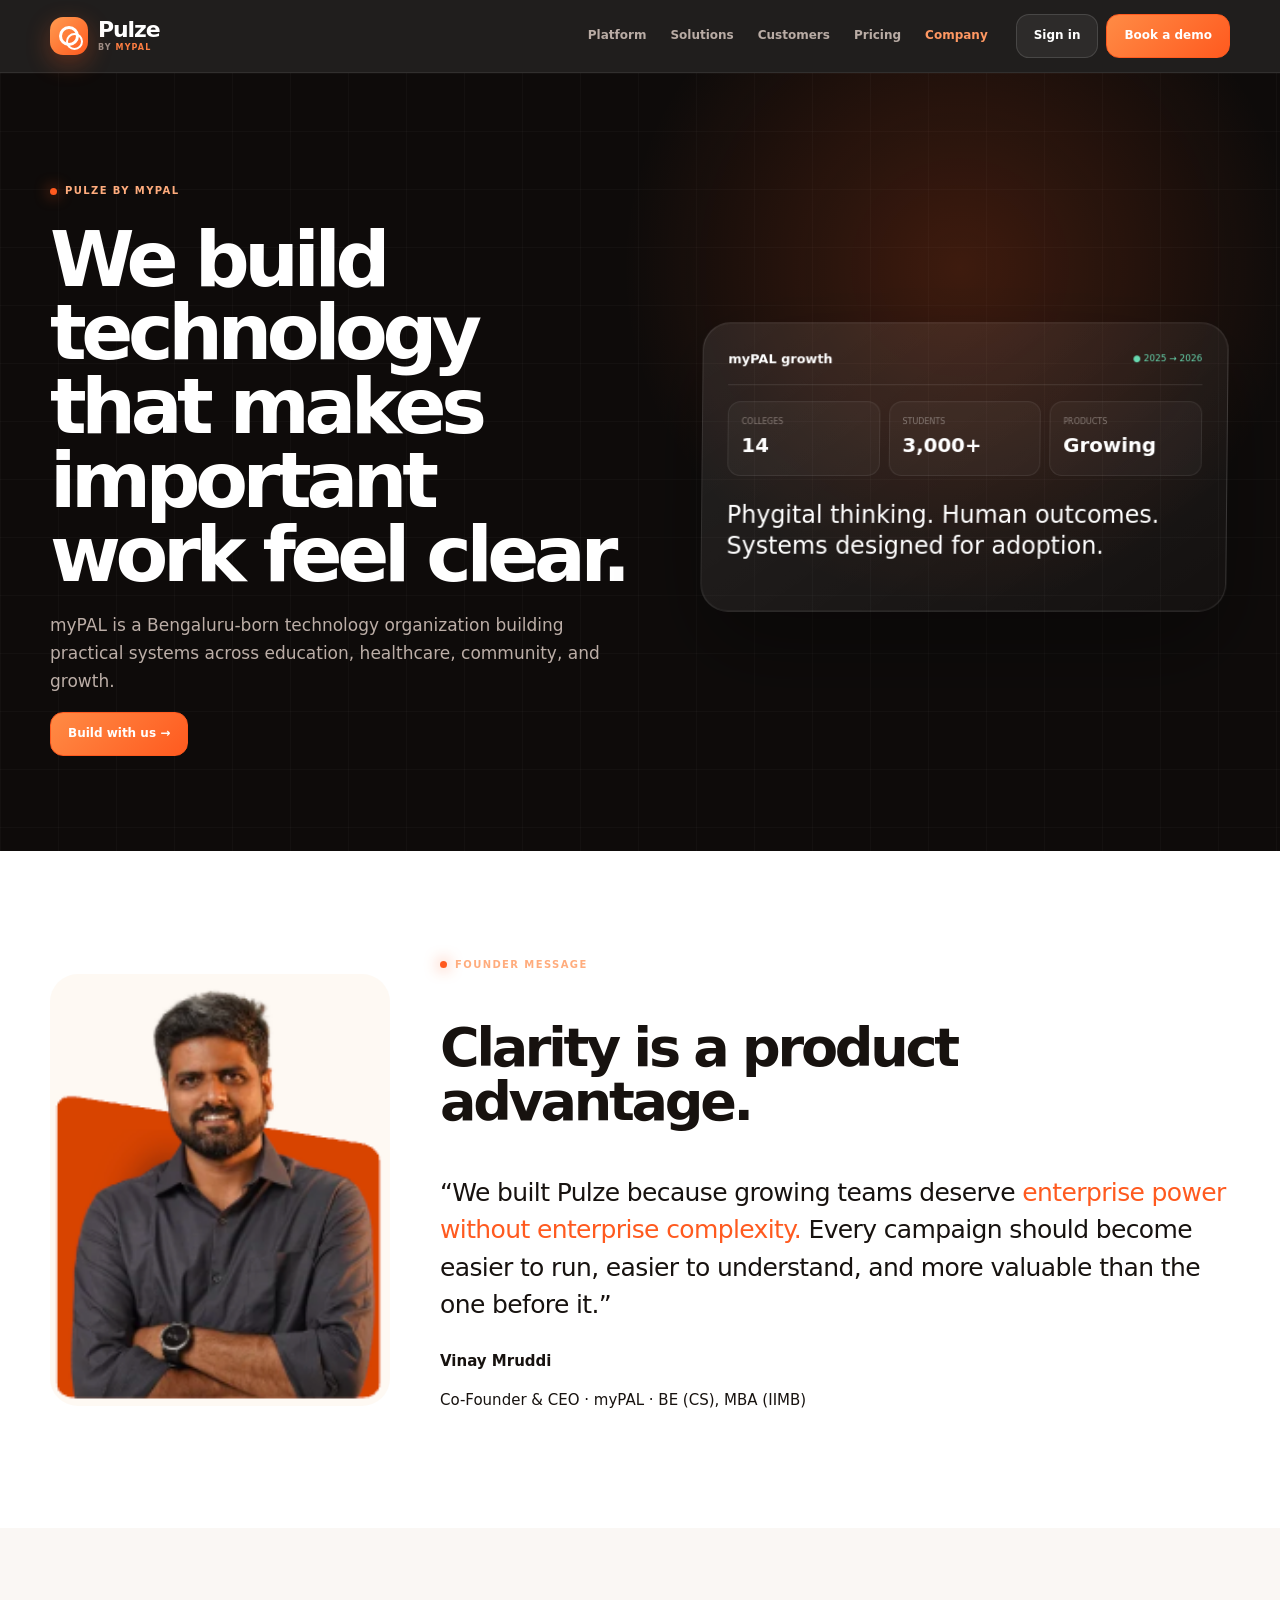
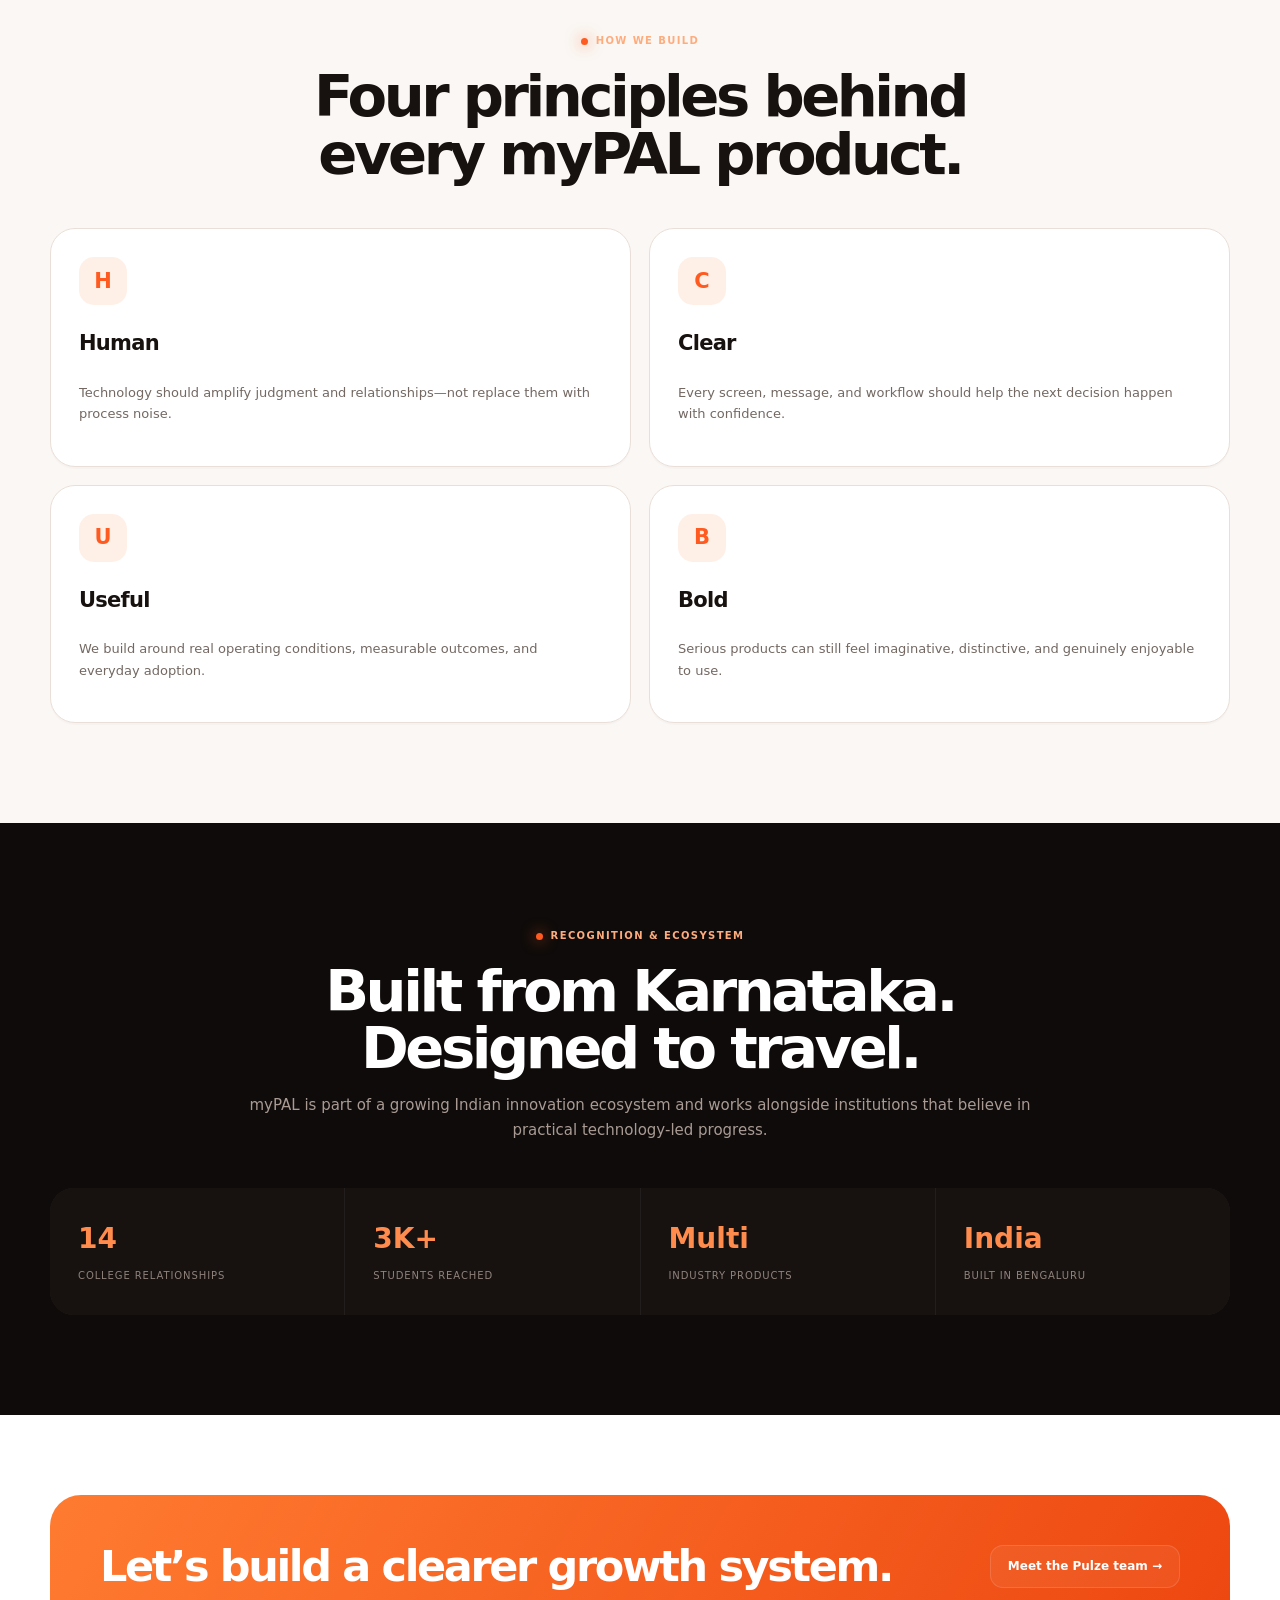
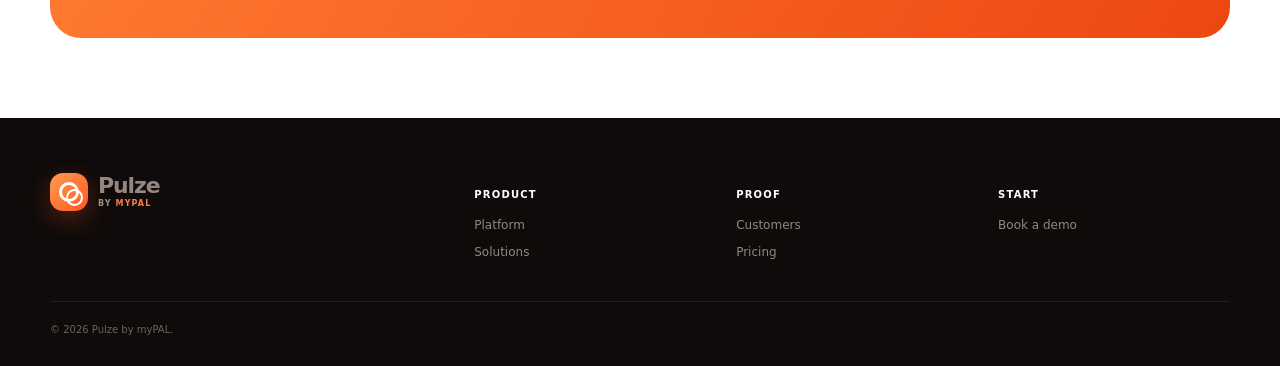
==== company.html @ 15dced94 "Expand Pulze into enterprise multi-page website" ====
<!doctype html><html lang="en"><head><meta charset="utf-8"><meta name="viewport" content="width=device-width,initial-scale=1"><title>About Pulze by myPAL — Built for Clearer Growth</title><link rel="stylesheet" href="assets/site.css"></head><body>
<header class="topnav"><div class="wrap navin"><a class="brand" href="index.html"><span class="mark"></span><span class="brandtype"><strong>Pulze</strong><small>by <b>myPAL</b></small></span></a><nav class="links"><a href="platform.html">Platform</a><a href="solutions.html">Solutions</a><a href="customers.html">Customers</a><a href="pricing.html">Pricing</a><a class="active" href="company.html">Company</a></nav><div class="actions"><button class="btn ghost" data-demo>Sign in</button><button class="btn primary" data-demo>Book a demo</button></div><button class="mobile" data-mobile>☰</button></div></header>
<main><section class="pagehero"><div class="wrap hero-grid"><div><span class="eyebrow"><i></i> Pulze by myPAL</span><h1>We build technology that makes important work feel clear.</h1><p class="lead">myPAL is a Bengaluru-born technology organization building practical systems across education, healthcare, community, and growth.</p><button class="btn primary" data-demo>Build with us →</button></div><div class="hero-card"><div class="hero-card-head"><b>myPAL growth</b><span class="live">● 2025 → 2026</span></div><div class="mini-kpis"><div class="mini-kpi"><span>Colleges</span><b>14</b></div><div class="mini-kpi"><span>Students</span><b>3,000+</b></div><div class="mini-kpi"><span>Products</span><b>Growing</b></div></div><p style="font-size:24px;line-height:1.3">Phygital thinking. Human outcomes. Systems designed for adoption.</p></div></div></section>
<section class="section"><div class="wrap story"><img src="assets/founder-vinay.png" alt="Vinay Mruddi, Co-Founder and CEO of myPAL"><div><span class="eyebrow"><i></i> Founder message</span><h2 style="font-size:54px;line-height:1;letter-spacing:-.06em">Clarity is a product advantage.</h2><p class="quote">“We built Pulze because growing teams deserve <em>enterprise power without enterprise complexity.</em> Every campaign should become easier to run, easier to understand, and more valuable than the one before it.”</p><b>Vinay Mruddi</b><p>Co-Founder & CEO · myPAL · BE (CS), MBA (IIMB)</p></div></div></section>
<section class="section alt"><div class="wrap"><div class="center"><span class="eyebrow"><i></i> How we build</span><h2>Four principles behind every myPAL product.</h2></div><div class="grid2"><article class="card"><div class="icon">H</div><h3>Human</h3><p>Technology should amplify judgment and relationships—not replace them with process noise.</p></article><article class="card"><div class="icon">C</div><h3>Clear</h3><p>Every screen, message, and workflow should help the next decision happen with confidence.</p></article><article class="card"><div class="icon">U</div><h3>Useful</h3><p>We build around real operating conditions, measurable outcomes, and everyday adoption.</p></article><article class="card"><div class="icon">B</div><h3>Bold</h3><p>Serious products can still feel imaginative, distinctive, and genuinely enjoyable to use.</p></article></div></div></section>
<section class="darksection"><div class="wrap"><div class="center"><span class="eyebrow"><i></i> Recognition & ecosystem</span><h2>Built from Karnataka. Designed to travel.</h2><p>myPAL is part of a growing Indian innovation ecosystem and works alongside institutions that believe in practical technology-led progress.</p></div><div class="trustbar"><div class="trustitem"><b>14</b><span>College relationships</span></div><div class="trustitem"><b>3K+</b><span>Students reached</span></div><div class="trustitem"><b>Multi</b><span>Industry products</span></div><div class="trustitem"><b>India</b><span>Built in Bengaluru</span></div></div></div></section></main>
<div class="cta"><div class="wrap ctabox"><h2>Let’s build a clearer growth system.</h2><button class="btn ghost" data-demo>Meet the Pulze team →</button></div></div><footer class="footer"><div class="wrap"><div class="footgrid"><div><a class="brand" href="index.html"><span class="mark"></span><span class="brandtype"><strong>Pulze</strong><small>by <b>myPAL</b></small></span></a></div><div><h4>Product</h4><div class="footlinks"><a href="platform.html">Platform</a><a href="solutions.html">Solutions</a></div></div><div><h4>Proof</h4><div class="footlinks"><a href="customers.html">Customers</a><a href="pricing.html">Pricing</a></div></div><div><h4>Start</h4><div class="footlinks"><a href="#" data-demo>Book a demo</a></div></div></div><div class="copyright">© 2026 Pulze by myPAL.</div></div></footer><div class="modalback" id="modalBack"><div class="modal" id="modalBox"></div></div><script src="assets/site.js"></script></body></html>
---- assets/site.css ----
:root{--orange:#ff5a1f;--orange2:#ff8b45;--ink:#17120f;--muted:#736862;--line:#eadfd8;--paper:#faf7f4;--dark:#0e0b0a;--green:#2ed19b;--r:25px}*{box-sizing:border-box}html{scroll-behavior:smooth}body{margin:0;color:var(--ink);background:white;font:15px/1.65 Inter,ui-sans-serif,system-ui,-apple-system,BlinkMacSystemFont,"Segoe UI",sans-serif}a{color:inherit;text-decoration:none}button,input,select,textarea{font:inherit}button{cursor:pointer}.wrap{width:min(1180px,calc(100% - 40px));margin:auto}.topnav{position:sticky;top:0;z-index:50;background:rgba(14,11,10,.92);backdrop-filter:blur(20px);border-bottom:1px solid rgba(255,255,255,.08)}.navin{height:72px;display:flex;align-items:center;gap:28px}.brand{display:flex;align-items:center;gap:10px;color:white}.mark{width:38px;height:38px;border-radius:13px;background:linear-gradient(135deg,#ff9b50,var(--orange));position:relative;box-shadow:0 8px 24px rgba(255,90,31,.3)}.mark:before,.mark:after{content:"";position:absolute;border:3px solid white;border-radius:50%;inset:9px}.mark:after{inset:16px 5px 5px 16px;border-width:2px}.brandtype{display:grid;line-height:.82}.brandtype strong{font-size:22px;letter-spacing:-.05em}.brandtype small{font-size:8px;letter-spacing:.14em;text-transform:uppercase;color:#9d8f88;margin-top:6px;font-weight:900}.brandtype b{color:#ff7e42}.links{display:flex;gap:24px;margin-left:auto}.links a{color:#b9aca5;font-size:12px;font-weight:800}.links a:hover,.links a.active{color:#ff9862}.actions{display:flex;gap:8px}.btn{border:1px solid var(--line);background:white;color:var(--ink);border-radius:13px;padding:11px 17px;font-weight:850;font-size:12px;display:inline-flex;align-items:center;justify-content:center;gap:8px;transition:.2s}.btn:hover{transform:translateY(-2px);box-shadow:0 12px 28px rgba(51,27,14,.12)}.btn.primary{background:linear-gradient(135deg,var(--orange2),var(--orange));border-color:var(--orange);color:white}.btn.ghost{background:rgba(255,255,255,.06);color:white;border-color:rgba(255,255,255,.13)}.mobile{display:none;margin-left:auto;width:42px;height:42px;border:1px solid rgba(255,255,255,.13);border-radius:12px;background:rgba(255,255,255,.06);color:white}.pagehero{padding:105px 0 95px;background:#0e0b0a;color:white;position:relative;overflow:hidden}.pagehero:before{content:"";position:absolute;inset:0;background:radial-gradient(circle at 75% 25%,rgba(255,90,31,.2),transparent 30%),linear-gradient(rgba(255,255,255,.025) 1px,transparent 1px),linear-gradient(90deg,rgba(255,255,255,.025) 1px,transparent 1px);background-size:auto,58px 58px,58px 58px}.hero-grid{position:relative;display:grid;grid-template-columns:1fr .9fr;gap:60px;align-items:center}.eyebrow{display:inline-flex;gap:8px;align-items:center;color:#ffac7d;font-size:10px;text-transform:uppercase;letter-spacing:.14em;font-weight:900}.eyebrow i{width:7px;height:7px;border-radius:50%;background:var(--orange);box-shadow:0 0 15px var(--orange)}h1{font-size:clamp(49px,6vw,78px);line-height:.96;letter-spacing:-.07em;margin:20px 0}.lead{font-size:17px;color:#bcaea7;max-width:650px}.hero-card{border:1px solid rgba(255,255,255,.12);border-radius:28px;background:linear-gradient(145deg,rgba(255,255,255,.09),rgba(255,255,255,.025));padding:25px;box-shadow:0 40px 90px rgba(0,0,0,.35);transform:rotateY(-8deg) rotateX(4deg);perspective:800px}.hero-card-head{display:flex;justify-content:space-between;align-items:center;border-bottom:1px solid rgba(255,255,255,.1);padding-bottom:15px}.hero-card-head b{font-size:13px}.live{color:#67d9b0;font-size:9px}.mini-kpis{display:grid;grid-template-columns:repeat(3,1fr);gap:9px;margin:16px 0}.mini-kpi{border:1px solid rgba(255,255,255,.08);border-radius:13px;padding:13px;background:rgba(255,255,255,.035)}.mini-kpi span{display:block;color:#877b75;font-size:8px;text-transform:uppercase}.mini-kpi b{font-size:20px}.mini-chart{height:140px;border-radius:14px;background:linear-gradient(rgba(255,255,255,.04) 1px,transparent 1px);background-size:100% 35px;position:relative;overflow:hidden}.mini-chart svg{width:100%;height:100%}.section{padding:100px 0}.section.alt{background:var(--paper)}.center{text-align:center;max-width:800px;margin:0 auto 45px}.center h2,.split h2{font-size:clamp(38px,4.5vw,61px);line-height:1;letter-spacing:-.06em;margin:15px 0}.center p,.split p{color:var(--muted)}.grid3{display:grid;grid-template-columns:repeat(3,1fr);gap:16px}.grid2{display:grid;grid-template-columns:repeat(2,1fr);gap:18px}.card{border:1px solid var(--line);border-radius:var(--r);background:white;padding:28px;box-shadow:0 2px 0 rgba(68,34,15,.02)}.card:hover{border-color:#f1b18d}.icon{width:48px;height:48px;border-radius:15px;background:#fff0e7;color:var(--orange);display:grid;place-items:center;font-size:21px;font-weight:900}.card h3{font-size:21px;letter-spacing:-.035em}.card p{color:var(--muted);font-size:13px}.pill{display:inline-flex;border:1px solid #f0d7c8;border-radius:99px;padding:5px 9px;color:#c44919;background:#fff7f2;font-size:9px;font-weight:900;text-transform:uppercase;letter-spacing:.09em}.split{display:grid;grid-template-columns:1fr 1fr;gap:65px;align-items:center}.architecture{display:grid;gap:12px}.arch-row{display:grid;grid-template-columns:150px 1fr;gap:15px;align-items:center}.arch-label{font-size:10px;text-transform:uppercase;letter-spacing:.1em;color:#a85a38;font-weight:900}.arch-cells{display:grid;grid-template-columns:repeat(3,1fr);gap:8px}.arch-cell{padding:13px;border:1px solid var(--line);border-radius:12px;background:white;font-size:11px;font-weight:800}.darksection{background:#0e0b0a;color:white;padding:100px 0}.darksection .center p{color:#a99b94}.trustbar{display:grid;grid-template-columns:repeat(4,1fr);gap:1px;background:rgba(255,255,255,.08);border-radius:24px;overflow:hidden}.trustitem{background:#171210;padding:28px}.trustitem b{display:block;font-size:28px;color:#ff8b4d}.trustitem span{font-size:10px;color:#8f827b;text-transform:uppercase;letter-spacing:.09em}.story{display:grid;grid-template-columns:340px 1fr;gap:50px;align-items:center}.story img{width:100%;border-radius:28px}.quote{font-size:25px;line-height:1.5;letter-spacing:-.025em}.quote em{font-style:normal;color:var(--orange)}.pricing{display:grid;grid-template-columns:repeat(3,1fr);gap:17px}.pricecard{border:1px solid var(--line);border-radius:27px;padding:28px;background:white}.pricecard.featured{background:#17120f;color:white;border-color:#17120f;transform:translateY(-12px);box-shadow:0 30px 70px rgba(44,23,11,.2)}.price{font-size:40px;font-weight:900;letter-spacing:-.055em}.price small{font-size:11px;color:#877a73}.checks{list-style:none;padding:0;display:grid;gap:10px;font-size:12px}.checks li:before{content:"✓";color:var(--orange);font-weight:900;margin-right:8px}.cta{padding:80px 0}.ctabox{border-radius:31px;padding:50px;background:linear-gradient(120deg,#ff7b31,#ed4710);color:white;display:flex;align-items:center;justify-content:space-between;gap:25px}.ctabox h2{font-size:43px;line-height:1;letter-spacing:-.055em;margin:0}.footer{background:#0e0b0a;color:white;padding:55px 0 28px}.footgrid{display:grid;grid-template-columns:1.7fr repeat(3,1fr);gap:30px}.footer p,.footer a{color:#948780;font-size:12px}.footlinks{display:grid;gap:7px}.footer h4{font-size:10px;text-transform:uppercase;letter-spacing:.12em}.copyright{border-top:1px solid rgba(255,255,255,.08);margin-top:38px;padding-top:20px;color:#6e625d;font-size:10px}.modalback{display:none;position:fixed;inset:0;z-index:100;background:rgba(15,8,5,.68);backdrop-filter:blur(9px);place-items:center;padding:18px}.modalback.open{display:grid}.modal{width:min(600px,100%);background:white;border-radius:26px;padding:27px;color:var(--ink)}.modalhead{display:flex;justify-content:space-between}.close{width:36px;height:36px;border:1px solid var(--line);border-radius:11px;background:white}.form{display:grid;grid-template-columns:1fr 1fr;gap:11px}.field{display:grid;gap:5px}.field.full{grid-column:1/-1}.field label{font-size:9px;text-transform:uppercase;letter-spacing:.08em;font-weight:900}.field input,.field select,.field textarea{border:1px solid var(--line);border-radius:12px;padding:12px}.field textarea{min-height:90px}.toast{position:fixed;right:20px;bottom:20px;background:#18120f;color:white;border-radius:14px;padding:13px 16px;z-index:120;box-shadow:0 20px 55px rgba(0,0,0,.3)}@media(max-width:900px){.links,.actions{display:none}.mobile{display:block}.hero-grid,.split,.story{grid-template-columns:1fr}.hero-card{transform:none}.grid3,.pricing{grid-template-columns:1fr 1fr}.footgrid{grid-template-columns:1fr 1fr}.trustbar{grid-template-columns:1fr 1fr}}@media(max-width:620px){.wrap{width:min(100% - 28px,1180px)}.pagehero{padding:75px 0}.grid3,.grid2,.pricing{grid-template-columns:1fr}.arch-row{grid-template-columns:1fr}.arch-cells{grid-template-columns:1fr 1fr}.ctabox{display:block;padding:32px}.ctabox .btn{margin-top:20px}.footgrid{grid-template-columns:1fr 1fr}.footgrid>div:first-child{grid-column:1/-1}.form{grid-template-columns:1fr}.field.full{grid-column:auto}}
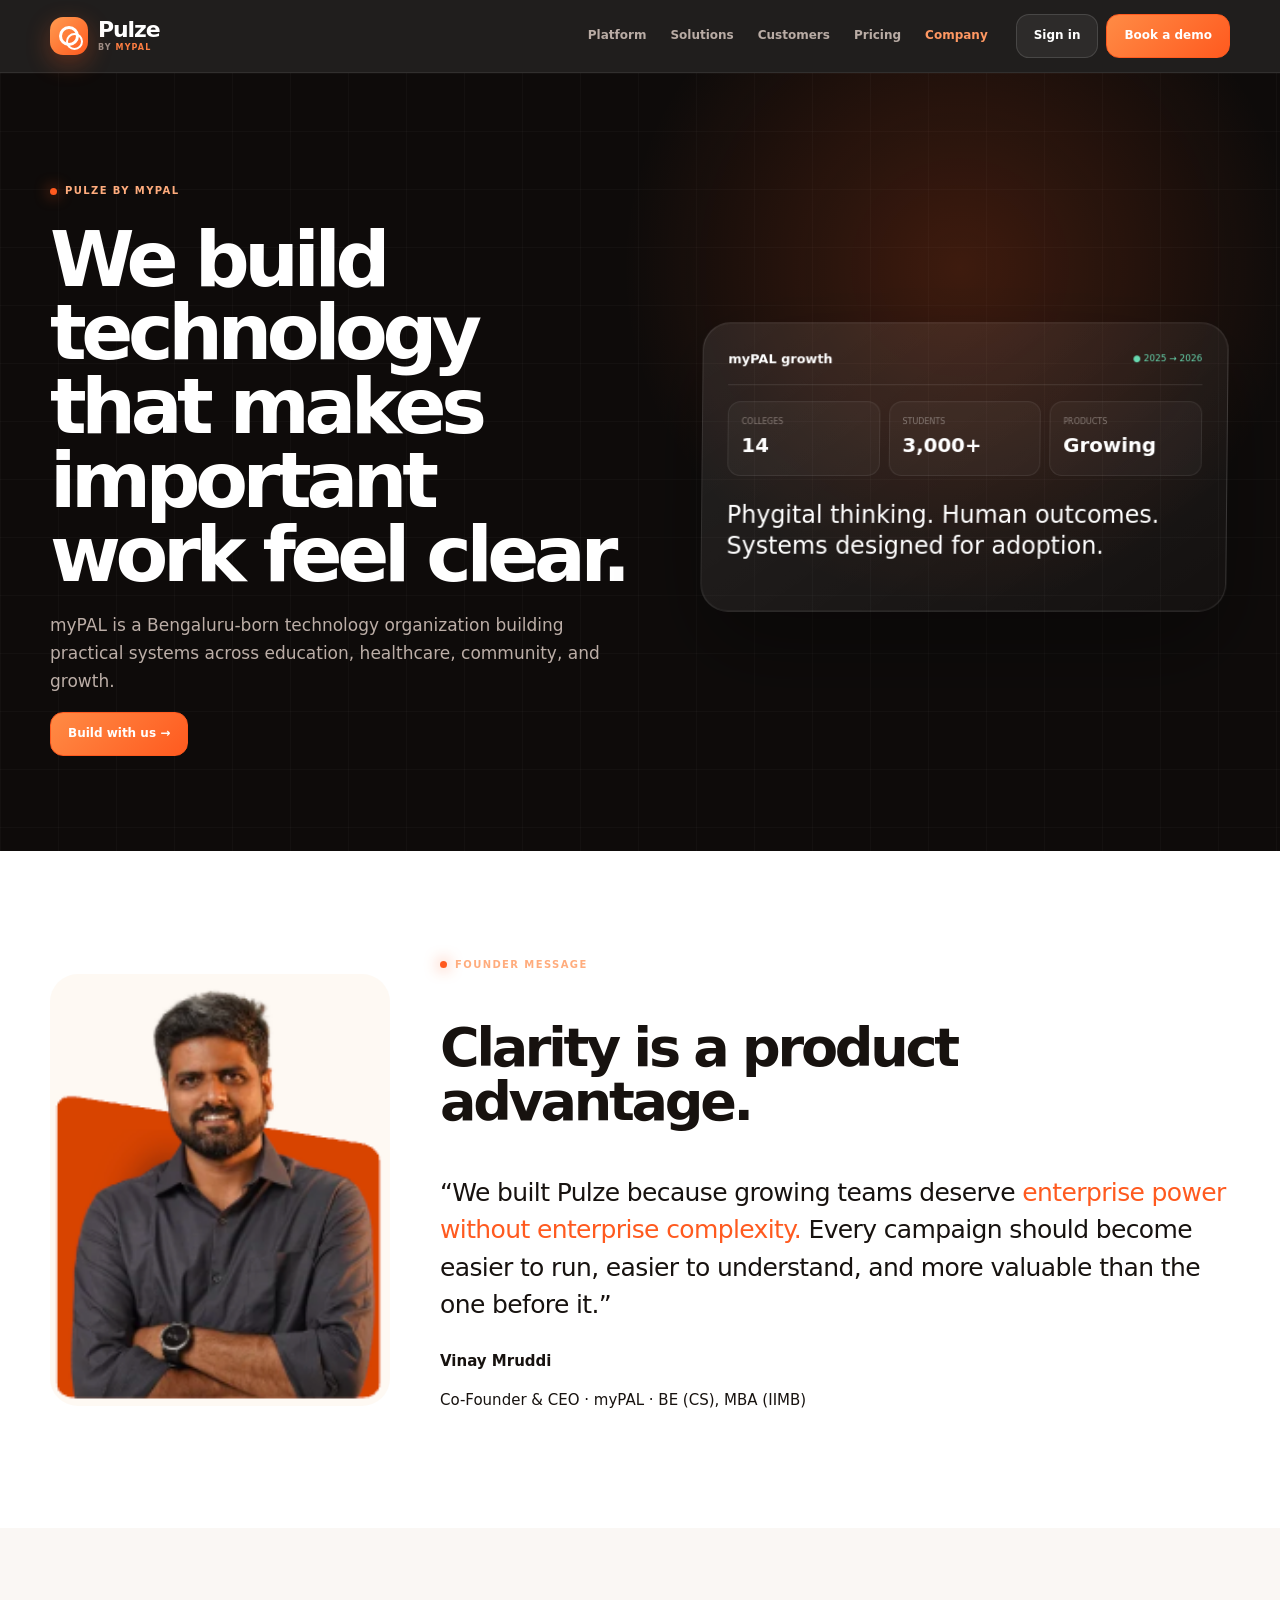
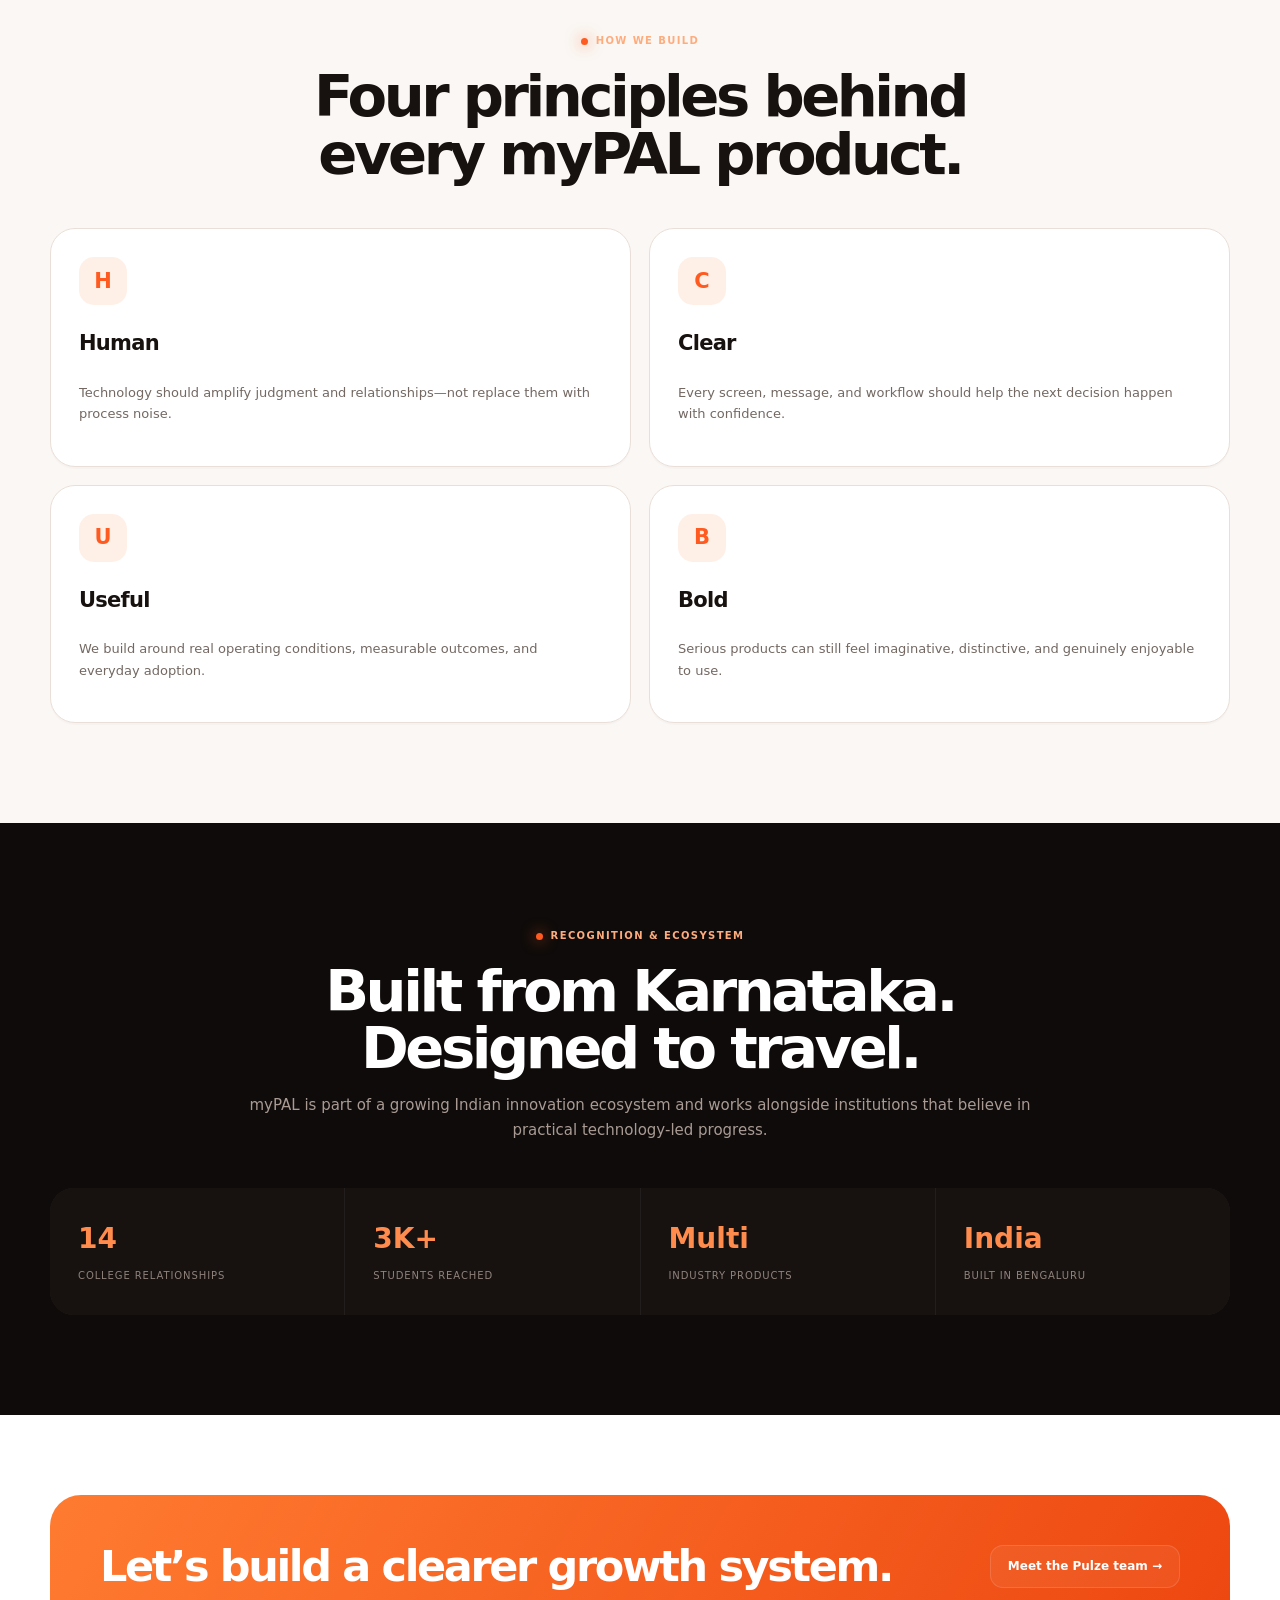
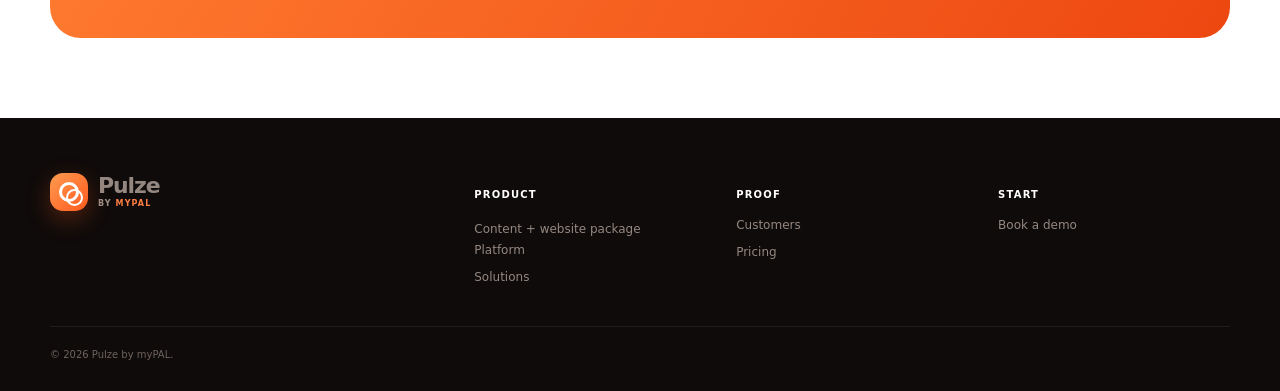
==== commit b33fed51: "Add Pulze content and website package subpage" ====
--- a/company.html
+++ b/company.html
@@ -1,7 +1,7 @@
-<!doctype html><html lang="en"><head><meta charset="utf-8"><meta name="viewport" content="width=device-width,initial-scale=1"><title>About Pulze by myPAL — Built for Clearer Growth</title><link rel="stylesheet" href="assets/site.css"></head><body>
+<!doctype html><html lang="en"><head><meta charset="utf-8"><meta name="viewport" content="width=device-width,initial-scale=1"><title>About Pulze by myPAL — Built for Clearer Growth</title><link rel="stylesheet" href="assets/site.css"><link rel="stylesheet" href="assets/site-mobile.css"></head><body>
 <header class="topnav"><div class="wrap navin"><a class="brand" href="index.html"><span class="mark"></span><span class="brandtype"><strong>Pulze</strong><small>by <b>myPAL</b></small></span></a><nav class="links"><a href="platform.html">Platform</a><a href="solutions.html">Solutions</a><a href="customers.html">Customers</a><a href="pricing.html">Pricing</a><a class="active" href="company.html">Company</a></nav><div class="actions"><button class="btn ghost" data-demo>Sign in</button><button class="btn primary" data-demo>Book a demo</button></div><button class="mobile" data-mobile>☰</button></div></header>
 <main><section class="pagehero"><div class="wrap hero-grid"><div><span class="eyebrow"><i></i> Pulze by myPAL</span><h1>We build technology that makes important work feel clear.</h1><p class="lead">myPAL is a Bengaluru-born technology organization building practical systems across education, healthcare, community, and growth.</p><button class="btn primary" data-demo>Build with us →</button></div><div class="hero-card"><div class="hero-card-head"><b>myPAL growth</b><span class="live">● 2025 → 2026</span></div><div class="mini-kpis"><div class="mini-kpi"><span>Colleges</span><b>14</b></div><div class="mini-kpi"><span>Students</span><b>3,000+</b></div><div class="mini-kpi"><span>Products</span><b>Growing</b></div></div><p style="font-size:24px;line-height:1.3">Phygital thinking. Human outcomes. Systems designed for adoption.</p></div></div></section>
 <section class="section"><div class="wrap story"><img src="assets/founder-vinay.png" alt="Vinay Mruddi, Co-Founder and CEO of myPAL"><div><span class="eyebrow"><i></i> Founder message</span><h2 style="font-size:54px;line-height:1;letter-spacing:-.06em">Clarity is a product advantage.</h2><p class="quote">“We built Pulze because growing teams deserve <em>enterprise power without enterprise complexity.</em> Every campaign should become easier to run, easier to understand, and more valuable than the one before it.”</p><b>Vinay Mruddi</b><p>Co-Founder & CEO · myPAL · BE (CS), MBA (IIMB)</p></div></div></section>
 <section class="section alt"><div class="wrap"><div class="center"><span class="eyebrow"><i></i> How we build</span><h2>Four principles behind every myPAL product.</h2></div><div class="grid2"><article class="card"><div class="icon">H</div><h3>Human</h3><p>Technology should amplify judgment and relationships—not replace them with process noise.</p></article><article class="card"><div class="icon">C</div><h3>Clear</h3><p>Every screen, message, and workflow should help the next decision happen with confidence.</p></article><article class="card"><div class="icon">U</div><h3>Useful</h3><p>We build around real operating conditions, measurable outcomes, and everyday adoption.</p></article><article class="card"><div class="icon">B</div><h3>Bold</h3><p>Serious products can still feel imaginative, distinctive, and genuinely enjoyable to use.</p></article></div></div></section>
 <section class="darksection"><div class="wrap"><div class="center"><span class="eyebrow"><i></i> Recognition & ecosystem</span><h2>Built from Karnataka. Designed to travel.</h2><p>myPAL is part of a growing Indian innovation ecosystem and works alongside institutions that believe in practical technology-led progress.</p></div><div class="trustbar"><div class="trustitem"><b>14</b><span>College relationships</span></div><div class="trustitem"><b>3K+</b><span>Students reached</span></div><div class="trustitem"><b>Multi</b><span>Industry products</span></div><div class="trustitem"><b>India</b><span>Built in Bengaluru</span></div></div></div></section></main>
-<div class="cta"><div class="wrap ctabox"><h2>Let’s build a clearer growth system.</h2><button class="btn ghost" data-demo>Meet the Pulze team →</button></div></div><footer class="footer"><div class="wrap"><div class="footgrid"><div><a class="brand" href="index.html"><span class="mark"></span><span class="brandtype"><strong>Pulze</strong><small>by <b>myPAL</b></small></span></a></div><div><h4>Product</h4><div class="footlinks"><a href="platform.html">Platform</a><a href="solutions.html">Solutions</a></div></div><div><h4>Proof</h4><div class="footlinks"><a href="customers.html">Customers</a><a href="pricing.html">Pricing</a></div></div><div><h4>Start</h4><div class="footlinks"><a href="#" data-demo>Book a demo</a></div></div></div><div class="copyright">© 2026 Pulze by myPAL.</div></div></footer><div class="modalback" id="modalBack"><div class="modal" id="modalBox"></div></div><script src="assets/site.js"></script></body></html>
+<div class="cta"><div class="wrap ctabox"><h2>Let’s build a clearer growth system.</h2><button class="btn ghost" data-demo>Meet the Pulze team →</button></div></div><footer class="footer"><div class="wrap"><div class="footgrid"><div><a class="brand" href="index.html"><span class="mark"></span><span class="brandtype"><strong>Pulze</strong><small>by <b>myPAL</b></small></span></a></div><div><h4>Product</h4><a href="content-package.html">Content + website package</a><div class="footlinks"><a href="platform.html">Platform</a><a href="solutions.html">Solutions</a></div></div><div><h4>Proof</h4><div class="footlinks"><a href="customers.html">Customers</a><a href="pricing.html">Pricing</a></div></div><div><h4>Start</h4><div class="footlinks"><a href="#" data-demo>Book a demo</a></div></div></div><div class="copyright">© 2026 Pulze by myPAL.</div></div></footer><div class="modalback" id="modalBack"><div class="modal" id="modalBox"></div></div><script src="assets/site.js"></script></body></html>
--- a/assets/site-mobile.css
+++ b/assets/site-mobile.css
@@ -0,0 +1,28 @@
+@media(max-width:900px){
+  body{overflow-x:hidden}.wrap{width:calc(100% - 28px)}.topnav{position:sticky}.navin{height:62px}.brandtype strong{font-size:19px}.mobile{display:block;min-width:42px;min-height:42px}
+  .pagehero{padding:72px 0 58px}.hero-grid{display:block}.pagehero h1{font-size:clamp(40px,11vw,56px);margin:18px 0}.lead{font-size:15px}.pagehero .btn{width:100%;min-height:48px}.hero-card{margin-top:35px;transform:none;padding:19px;border-radius:21px}.mini-kpis{gap:6px}.mini-kpi{padding:10px}.mini-kpi b{font-size:17px}
+  .section,.darksection{padding:68px 0}.center{text-align:left;margin-bottom:30px}.center h2,.split h2{font-size:clamp(35px,10vw,47px)}.grid3,.grid2,.pricing{grid-template-columns:1fr}.card{padding:21px}.split{display:block}.split>div+div{margin-top:30px}
+  .architecture{gap:10px}.arch-row{grid-template-columns:1fr}.arch-cells{grid-template-columns:1fr 1fr}.arch-cell{padding:11px}
+  .trustbar{grid-template-columns:1fr 1fr}.trustitem{padding:20px}.trustitem b{font-size:23px}
+  .story{display:block}.story>img{max-width:320px;margin:0 auto 28px;display:block}.story h2{font-size:38px!important}.quote{font-size:19px}.story .grid3{display:grid;grid-template-columns:1fr}
+  .pricecard.featured{transform:none}.pricecard{padding:23px}.price{font-size:35px}.pricecard .btn{width:100%}
+  .cta{padding:55px 0}.ctabox{display:block;padding:31px 24px;border-radius:24px}.ctabox h2{font-size:37px}.ctabox .btn{width:100%;margin-top:22px}
+  .footgrid{grid-template-columns:1fr 1fr}.footgrid>div:first-child{grid-column:1/-1}.footer a{min-height:30px;display:flex;align-items:center}
+  .modal{padding:20px}.form{grid-template-columns:1fr}.field.full{grid-column:auto}.field input,.field select,.field textarea{font-size:16px;min-height:46px}
+}
+@media(max-width:430px){.arch-cells,.trustbar,.footgrid{grid-template-columns:1fr}.footgrid>div:first-child{grid-column:auto}}
+
+/* Shared enterprise pages: mobile readability and touch-comfort pass. */
+@media(max-width:900px){
+  body{font-size:16px;line-height:1.7}.brandtype strong{font-size:21px}.brandtype small{font-size:9px}
+  .pagehero{padding:80px 0 65px}.eyebrow{font-size:10px}.pagehero h1{font-size:clamp(43px,11.5vw,58px);line-height:1}.lead{font-size:17px;line-height:1.65}.btn{font-size:14px;min-height:46px}
+  .hero-card{padding:22px}.hero-card-head b{font-size:15px}.live{font-size:10px}.mini-kpi span{font-size:10px}.mini-kpi b{font-size:21px}
+  .section,.darksection{padding:76px 0}.center h2,.split h2{font-size:clamp(38px,10vw,50px);line-height:1.06}.center p,.split p{font-size:16px;line-height:1.65}
+  .card{padding:23px}.card h3{font-size:23px}.card p{font-size:15px}.pill{font-size:10px;padding:6px 9px}
+  .arch-label{font-size:12px}.arch-cell{font-size:13px;padding:13px}
+  .trustitem b{font-size:27px}.trustitem span{font-size:11px}
+  .story h2{font-size:41px!important}.quote{font-size:21px}.story p{font-size:15px}.story b{font-size:16px}
+  .pricecard h2{font-size:25px}.price{font-size:38px}.price small{font-size:12px}.pricecard p,.checks{font-size:15px}
+  .ctabox h2{font-size:40px}.footer p,.footer a{font-size:13px}.footer h4{font-size:11px}.copyright{font-size:11px}
+  .modalhead p{font-size:14px}.field label{font-size:11px}.toast{left:14px;right:14px;bottom:14px;text-align:center;font-size:13px}
+}
